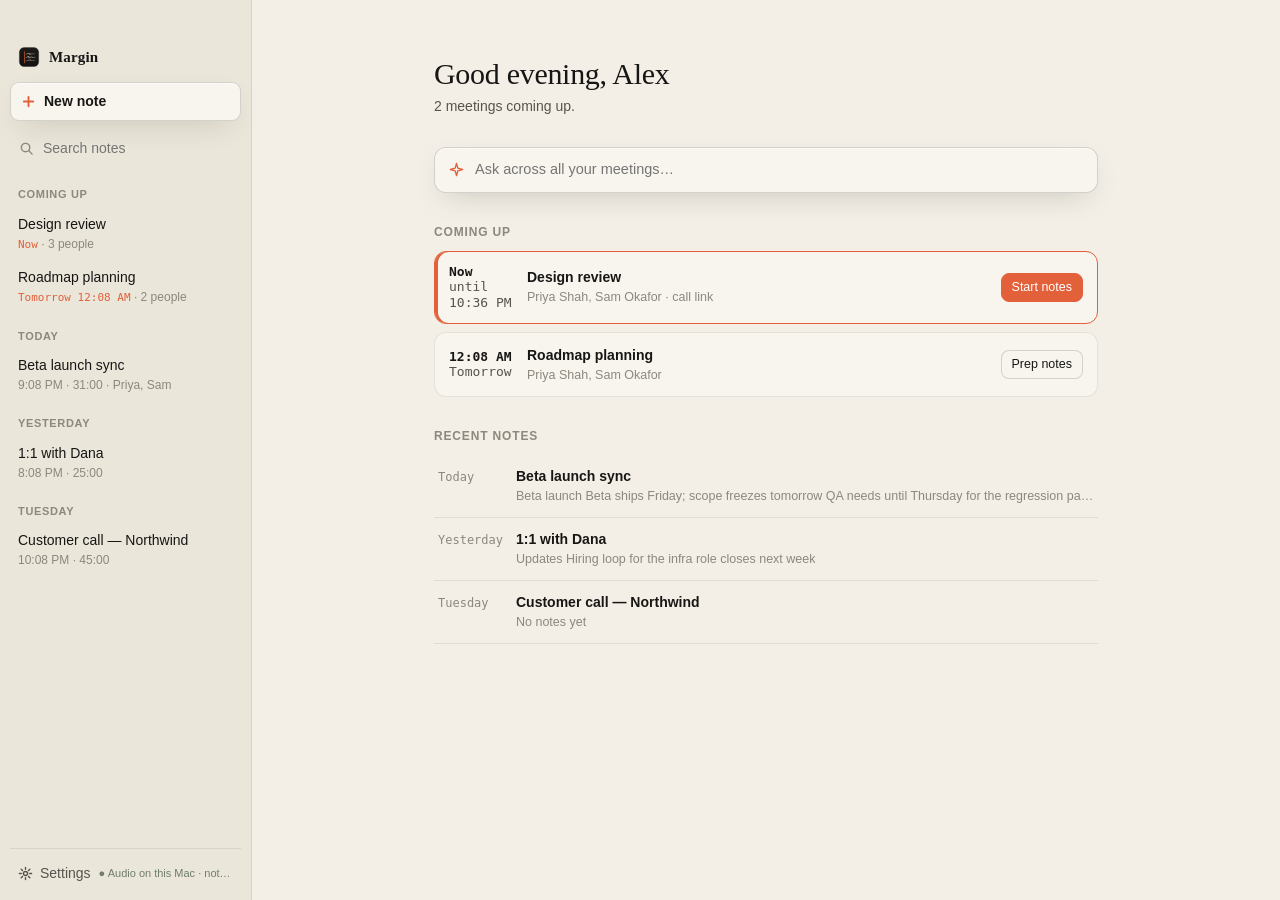
==== ui/index.html @ 77cf9384 "Margin: local-first AI meeting notes for macOS Rust + Tauri. On-device transcription with open-weigh" ====
<!doctype html>
<html lang="en">
<head>
  <meta charset="utf-8" />
  <meta name="viewport" content="width=device-width, initial-scale=1" />
  <title>Margin</title>
  <link rel="stylesheet" href="styles.css" />
</head>
<body>
  <div class="app" id="app">
    <aside class="sidebar">
      <div class="drag titlebar" data-tauri-drag-region></div>
      <div class="brand" data-tauri-drag-region>
        <img src="img/icon.png" alt="" class="brand-icon" />
        <span>Margin</span>
      </div>
      <button class="new-note" id="newNote" title="New note (⌘N)">
        <svg viewBox="0 0 16 16" aria-hidden="true"><path d="M8 3v10M3 8h10" /></svg>
        New note
      </button>
      <label class="search">
        <svg viewBox="0 0 16 16" aria-hidden="true"><circle cx="7" cy="7" r="4.5" /><path d="M10.5 10.5 14 14" /></svg>
        <input id="search" placeholder="Search notes" spellcheck="false" />
      </label>
      <nav class="lists" id="lists"></nav>
      <div class="sidebar-foot">
        <button class="ghost" id="openSettings" title="Settings (⌘,)">
          <svg viewBox="0 0 16 16" aria-hidden="true"><circle cx="8" cy="8" r="2.2" /><path d="M8 1.5v2M8 12.5v2M1.5 8h2M12.5 8h2M3.4 3.4l1.4 1.4M11.2 11.2l1.4 1.4M3.4 12.6l1.4-1.4M11.2 4.8l1.4-1.4" /></svg>
          Settings
        </button>
        <span class="local-badge" title="Audio stays on this Mac">● On this Mac</span>
      </div>
    </aside>

    <main class="main" id="main">
      <div class="drag topbar" data-tauri-drag-region></div>
      <div id="banner"></div>
      <div id="view" class="view"></div>
    </main>
  </div>
  <div id="toast" class="toast" role="status" aria-live="polite"></div>
  <script src="mock.js"></script>
  <script src="app.js"></script>
</body>
</html>
---- ui/styles.css ----
/* Margin — paper, ink and one ember line. */
:root {
  --paper: #f3efe6;
  --paper-2: #ebe6da;
  --paper-3: #e2dccd;
  --card: #f8f5ef;
  --ink: #171615;
  --ink-2: #57534d;
  --ink-3: #8d877d;
  --line: rgba(23, 22, 21, 0.09);
  --line-2: rgba(23, 22, 21, 0.16);
  --ember: #e2603a;
  --ember-soft: rgba(226, 96, 58, 0.12);
  --sage: #6f7f69;
  --sage-soft: rgba(111, 127, 105, 0.14);
  --shadow: 0 1px 0 rgba(255, 255, 255, 0.6) inset, 0 10px 30px -12px rgba(40, 30, 20, 0.25);
  --serif: "New York", ui-serif, "Iowan Old Style", Georgia, serif;
  --sans: -apple-system, BlinkMacSystemFont, "SF Pro Text", "Helvetica Neue", sans-serif;
  --mono: ui-monospace, "SF Mono", Menlo, monospace;
  --radius: 12px;
  --sp1: #e2603a; --sp2: #3f7d8c; --sp3: #8a5fb0; --sp4: #6f7f69; --sp5: #b8892d; --sp6: #c04d7a;
  color-scheme: light;
}
@media (prefers-color-scheme: dark) {
  :root {
    --paper: #161514;
    --paper-2: #1d1c1a;
    --paper-3: #26241f;
    --card: #1f1d1b;
    --ink: #eee9df;
    --ink-2: #b2aba0;
    --ink-3: #7e786f;
    --line: rgba(238, 233, 223, 0.08);
    --line-2: rgba(238, 233, 223, 0.15);
    --ember-soft: rgba(226, 96, 58, 0.18);
    --shadow: 0 10px 30px -12px rgba(0, 0, 0, 0.6);
    color-scheme: dark;
  }
  .illus { filter: invert(0.92) hue-rotate(180deg) sepia(0.15); mix-blend-mode: screen; opacity: 0.85; }
}

* { box-sizing: border-box; }
html, body { margin: 0; height: 100%; background: var(--paper); color: var(--ink); font: 14px/1.5 var(--sans); -webkit-font-smoothing: antialiased; }
body { overflow: hidden; user-select: none; -webkit-user-select: none; }
input, textarea, [contenteditable] { user-select: text; -webkit-user-select: text; }
button { font: inherit; color: inherit; cursor: default; }
svg { width: 15px; height: 15px; fill: none; stroke: currentColor; stroke-width: 1.5; stroke-linecap: round; stroke-linejoin: round; flex: none; }
::selection { background: var(--ember-soft); }
:focus-visible { outline: 2px solid var(--ember); outline-offset: 2px; }

.app { display: grid; grid-template-columns: 252px 1fr; height: 100vh; }
.drag { -webkit-app-region: drag; }
.titlebar { height: 44px; }
.topbar { position: absolute; inset: 0 0 auto 0; height: 36px; z-index: 1; }

/* ---------- sidebar */
.sidebar { background: var(--paper-2); border-right: 1px solid var(--line); display: flex; flex-direction: column; min-height: 0; padding: 0 10px 10px; }
.brand { display: flex; align-items: center; gap: 9px; padding: 2px 8px 14px; font: 600 15px/1 var(--serif); letter-spacing: 0.01em; }
.brand-icon { width: 22px; height: 22px; border-radius: 6px; }
.new-note { display: flex; align-items: center; gap: 8px; width: 100%; padding: 8px 10px; border: 1px solid var(--line-2); border-radius: 9px; background: var(--card); box-shadow: var(--shadow); font-weight: 550; }
.new-note:hover { border-color: var(--ember); }
.new-note svg { color: var(--ember); stroke-width: 2; }
.search { display: flex; align-items: center; gap: 7px; margin: 10px 0 6px; padding: 6px 9px; border-radius: 8px; color: var(--ink-3); }
.search:focus-within { background: var(--card); color: var(--ink-2); }
.search input { border: 0; background: none; outline: none; color: var(--ink); width: 100%; font: inherit; }
.lists { flex: 1; overflow-y: auto; margin: 0 -4px; padding: 0 4px; }
.group-label { padding: 14px 8px 4px; font-size: 11px; font-weight: 600; letter-spacing: 0.06em; text-transform: uppercase; color: var(--ink-3); }
.item { display: block; width: 100%; text-align: left; border: 0; background: none; padding: 7px 8px; border-radius: 8px; position: relative; }
.item:hover { background: var(--paper-3); }
.item.active { background: var(--card); box-shadow: inset 2px 0 0 var(--ember); }
.item .t { display: block; font-weight: 520; overflow: hidden; text-overflow: ellipsis; white-space: nowrap; }
.item .s { display: block; font-size: 12px; color: var(--ink-3); overflow: hidden; text-overflow: ellipsis; white-space: nowrap; }
.item .rec-dot { position: absolute; right: 9px; top: 12px; }
.event-item .when { font-family: var(--mono); font-size: 11px; color: var(--ember); }
.sidebar-foot { display: flex; align-items: center; justify-content: space-between; padding-top: 8px; border-top: 1px solid var(--line); }
.ghost { display: inline-flex; align-items: center; gap: 7px; border: 0; background: none; padding: 6px 8px; border-radius: 7px; color: var(--ink-2); }
.ghost:hover { background: var(--paper-3); color: var(--ink); }
.local-badge { font-size: 11px; color: var(--sage); padding-right: 6px; white-space: nowrap; overflow: hidden; text-overflow: ellipsis; max-width: 150px; }

/* ---------- main */
.main { position: relative; min-width: 0; display: flex; flex-direction: column; min-height: 0; }
.view { flex: 1; overflow-y: auto; min-height: 0; }
.page { max-width: 760px; margin: 0 auto; padding: 56px 48px 160px; }

.rec-dot { display: inline-block; width: 8px; height: 8px; border-radius: 50%; background: var(--ember); box-shadow: 0 0 0 0 var(--ember-soft); animation: pulse 1.6s infinite; }
@keyframes pulse { 0% { box-shadow: 0 0 0 0 rgba(226, 96, 58, 0.45); } 70% { box-shadow: 0 0 0 7px rgba(226, 96, 58, 0); } 100% { box-shadow: 0 0 0 0 rgba(226, 96, 58, 0); } }

.btn { display: inline-flex; align-items: center; gap: 7px; border: 1px solid var(--line-2); background: var(--card); padding: 7px 13px; border-radius: 9px; font-weight: 520; white-space: nowrap; }
.btn:hover { border-color: var(--ink-3); }
.btn.primary { background: var(--ink); color: var(--paper); border-color: var(--ink); }
.btn.primary:hover { opacity: 0.9; }
.btn.ember { background: var(--ember); color: #fff; border-color: var(--ember); }
.btn.small { padding: 4px 10px; font-size: 12.5px; border-radius: 8px; }
.btn:disabled { opacity: 0.5; }
.btn.danger { color: var(--ember); }
.link { border: 0; background: none; padding: 0; color: var(--ember); font-weight: 520; }

/* ---------- banner (meeting is starting) */
.banner { margin: 46px auto 0; max-width: 760px; width: calc(100% - 96px); display: flex; align-items: center; gap: 14px; padding: 12px 14px 12px 16px; border-radius: var(--radius); background: var(--card); border: 1px solid var(--line-2); box-shadow: var(--shadow); animation: drop 0.35s ease; }
.banner .b-text { flex: 1; min-width: 0; }
.banner .b-title { font-weight: 600; }
.banner .b-sub { font-size: 12.5px; color: var(--ink-2); overflow: hidden; text-overflow: ellipsis; white-space: nowrap; }
@keyframes drop { from { transform: translateY(-8px); opacity: 0; } }

/* ---------- home */
.hello { font: 500 30px/1.2 var(--serif); margin: 0 0 4px; letter-spacing: -0.01em; }
.hello-sub { color: var(--ink-2); margin: 0 0 30px; }
.section-h { display: flex; align-items: baseline; justify-content: space-between; margin: 30px 0 10px; }
.section-h h3 { margin: 0; font-size: 12px; letter-spacing: 0.07em; text-transform: uppercase; color: var(--ink-3); font-weight: 600; }
.cards { display: grid; gap: 8px; }
.event-card { display: grid; grid-template-columns: 64px 1fr auto; align-items: center; gap: 14px; padding: 12px 14px; border-radius: var(--radius); background: var(--card); border: 1px solid var(--line); }
.event-card .time { font: 500 13px/1.2 var(--mono); color: var(--ink-2); }
.event-card .time b { display: block; color: var(--ink); font-weight: 600; }
.event-card .et { font-weight: 560; }
.event-card .ea { font-size: 12.5px; color: var(--ink-3); overflow: hidden; text-overflow: ellipsis; white-space: nowrap; }
.event-card.now { border-color: var(--ember); box-shadow: inset 3px 0 0 var(--ember); }
.note-row { display: flex; gap: 14px; align-items: baseline; padding: 11px 4px; border-bottom: 1px solid var(--line); border-left: 0; border-right: 0; border-top: 0; background: none; text-align: left; width: 100%; }
.note-row:hover .nt { color: var(--ember); }
.note-row .nd { width: 64px; flex: none; font: 12px var(--mono); color: var(--ink-3); }
.note-row .nt { font-weight: 560; }
.note-row .ns { color: var(--ink-3); font-size: 12.5px; display: -webkit-box; -webkit-line-clamp: 1; -webkit-box-orient: vertical; overflow: hidden; }
.empty { text-align: center; padding: 30px 0; color: var(--ink-2); }
.empty img { width: 420px; max-width: 100%; border-radius: 14px; }
.hint { color: var(--ink-3); font-size: 12.5px; }
.callout { display: flex; gap: 12px; align-items: center; padding: 12px 14px; border-radius: var(--radius); border: 1px dashed var(--line-2); color: var(--ink-2); }

.ask-all { display: flex; align-items: center; gap: 9px; padding: 10px 14px; border-radius: var(--radius); background: var(--card); border: 1px solid var(--line-2); box-shadow: var(--shadow); color: var(--ember); }
.ask-all input { flex: 1; border: 0; outline: none; background: none; font: inherit; font-size: 14.5px; color: var(--ink); }
.answer { margin: 12px 0 0; padding: 4px 0 4px 16px; border-left: 2px solid var(--ember); }

/* ---------- note */
.note-head { margin-bottom: 18px; }
.title-input { width: 100%; border: 0; outline: none; background: none; font: 500 32px/1.2 var(--serif); color: var(--ink); padding: 0; letter-spacing: -0.012em; }
.title-input::placeholder { color: var(--ink-3); }
.meta { display: flex; flex-wrap: wrap; align-items: center; gap: 6px 8px; margin-top: 10px; color: var(--ink-2); font-size: 12.5px; }
.chip { display: inline-flex; align-items: center; gap: 6px; padding: 3px 9px; border-radius: 99px; background: var(--paper-2); border: 1px solid var(--line); font-size: 12px; color: var(--ink-2); }
.chip .av { width: 16px; height: 16px; border-radius: 50%; display: grid; place-items: center; font-size: 9px; font-weight: 700; color: #fff; }
select.chip { appearance: none; -webkit-appearance: none; padding-right: 22px; background-image: linear-gradient(45deg, transparent 50%, var(--ink-3) 50%), linear-gradient(135deg, var(--ink-3) 50%, transparent 50%); background-position: calc(100% - 11px) 50%, calc(100% - 7px) 50%; background-size: 4px 4px; background-repeat: no-repeat; font: inherit; font-size: 12px; outline: none; }
.tabs { display: flex; align-items: center; gap: 4px; margin: 20px 0 12px; border-bottom: 1px solid var(--line); }
.tab { border: 0; background: none; padding: 8px 10px; color: var(--ink-3); font-weight: 560; border-bottom: 2px solid transparent; margin-bottom: -1px; }
.tab.on { color: var(--ink); border-color: var(--ink); }
.tabs .spacer { flex: 1; }
.busy { display: inline-flex; align-items: center; gap: 8px; color: var(--ink-2); font-size: 12.5px; }
.spinner { width: 12px; height: 12px; border: 2px solid var(--line-2); border-top-color: var(--ember); border-radius: 50%; animation: spin 0.8s linear infinite; }
@keyframes spin { to { transform: rotate(360deg); } }

/* The signature: a paper page with an ember margin rule. */
.sheet { position: relative; padding-left: 26px; }
.sheet::before { content: ""; position: absolute; left: 0; top: 4px; bottom: 4px; width: 2px; border-radius: 2px; background: var(--ember); opacity: 0.85; }
.editor { width: 100%; min-height: 320px; border: 0; outline: none; resize: none; background: none; color: var(--ink); font: 15.5px/1.75 var(--sans); padding: 0; overflow: hidden; }
.editor::placeholder { color: var(--ink-3); }
.md { font-size: 15px; line-height: 1.7; user-select: text; -webkit-user-select: text; }
.md h1, .md h2, .md h3 { font: 600 17px/1.3 var(--serif); margin: 22px 0 6px; }
.md h3:first-child, .md h2:first-child { margin-top: 0; }
.md ul { margin: 4px 0 10px; padding-left: 18px; }
.md li { margin: 3px 0; }
.md li.task { list-style: none; margin-left: -18px; }
.md li.task input { margin: 0 8px 0 0; accent-color: var(--ember); transform: translateY(1px); }
.md p { margin: 6px 0 10px; }
.md code { font: 13px var(--mono); background: var(--paper-2); padding: 1px 5px; border-radius: 4px; }
.md .mine { color: var(--ink); }
.md blockquote { margin: 8px 0; padding-left: 12px; border-left: 2px solid var(--line-2); color: var(--ink-2); }
.yours { margin-top: 26px; padding: 12px 14px; border-radius: var(--radius); background: var(--paper-2); color: var(--ink-2); font-size: 13.5px; white-space: pre-wrap; }

/* ---------- transcript */
.transcript { display: flex; flex-direction: column; gap: 14px; }
.line { display: grid; grid-template-columns: 46px 1fr; gap: 10px; }
.line .ts { font: 11px/1.9 var(--mono); color: var(--ink-3); }
.line .who { display: inline-flex; align-items: center; gap: 6px; font-weight: 600; font-size: 12.5px; border: 0; background: none; padding: 0; }
.line .who:hover { text-decoration: underline; text-decoration-color: var(--line-2); }
.line .who i { width: 7px; height: 7px; border-radius: 50%; display: inline-block; }
.line .tx { margin-top: 1px; user-select: text; -webkit-user-select: text; }
.line.me .tx { color: var(--ink-2); }
.speakers { display: flex; flex-wrap: wrap; gap: 6px; margin-bottom: 18px; align-items: center; }
.speakers .chip { cursor: default; }
.speakers .chip:hover { border-color: var(--ink-3); }
.live-cue { display: flex; align-items: center; gap: 10px; color: var(--ink-3); font-size: 12.5px; padding: 8px 0; }
.live-cue img { width: 46px; height: 46px; border-radius: 50%; object-fit: cover; }

/* ---------- chat */
.chat { display: flex; flex-direction: column; gap: 14px; }
.msg.user { align-self: flex-end; background: var(--ink); color: var(--paper); padding: 8px 12px; border-radius: 14px 14px 4px 14px; max-width: 80%; }
.msg.assistant { padding-left: 14px; border-left: 2px solid var(--ember); }
.suggest { display: flex; flex-wrap: wrap; gap: 6px; }

/* ---------- dock (floating recorder) */
.dock { position: absolute; left: 50%; bottom: 20px; transform: translateX(-50%); display: flex; align-items: center; gap: 6px; padding: 6px; border-radius: 16px; background: var(--card); border: 1px solid var(--line-2); box-shadow: 0 18px 40px -16px rgba(30, 20, 10, 0.4); z-index: 5; width: min(640px, calc(100% - 48px)); }
.dock .rec { display: inline-flex; align-items: center; gap: 9px; padding: 6px 12px; border-radius: 11px; border: 0; background: var(--ember); color: #fff; font-weight: 600; }
.dock .rec.idle { background: var(--ink); color: var(--paper); }
.dock .rec .dot { width: 9px; height: 9px; border-radius: 50%; background: #fff; }
.dock .rec.idle .dot { background: var(--ember); }
.dock .timer { font: 12px var(--mono); color: var(--ink-2); padding: 0 4px; min-width: 44px; }
.meters { display: flex; gap: 3px; align-items: center; height: 22px; padding: 0 4px; }
.meter { display: flex; align-items: center; gap: 2px; }
.meter b { display: block; width: 3px; border-radius: 2px; background: var(--ink-3); height: 3px; transition: height 0.08s ease; }
.meter.them b { background: var(--sage); }
.meter.me b { background: var(--ember); }
.meter-label { font-size: 10px; color: var(--ink-3); margin-right: 3px; }
.dock .ask { flex: 1; display: flex; align-items: center; gap: 8px; padding: 0 10px; height: 34px; border-radius: 11px; background: var(--paper-2); min-width: 0; }
.dock .ask input { flex: 1; border: 0; outline: none; background: none; font: inherit; color: var(--ink); min-width: 0; }
.icon-btn { display: inline-grid; place-items: center; width: 32px; height: 32px; border-radius: 10px; border: 0; background: none; color: var(--ink-2); }
.icon-btn:hover { background: var(--paper-2); color: var(--ink); }
.icon-btn.on { background: var(--ember-soft); color: var(--ember); }

/* ---------- settings */
.settings h1 { font: 500 28px/1.2 var(--serif); margin: 0 0 6px; }
.settings h2 { font: 600 17px/1.3 var(--serif); margin: 36px 0 4px; }
.settings .desc { color: var(--ink-2); margin: 0 0 14px; }
.row { display: flex; align-items: center; justify-content: space-between; gap: 18px; padding: 12px 0; border-bottom: 1px solid var(--line); }
.row .rl { min-width: 0; }
.row .rl b { display: block; font-weight: 560; }
.row .rl span { font-size: 12.5px; color: var(--ink-3); }
.seg { display: inline-flex; padding: 2px; border-radius: 9px; background: var(--paper-2); border: 1px solid var(--line); }
.seg button { border: 0; background: none; padding: 4px 11px; border-radius: 7px; font-size: 12.5px; color: var(--ink-2); }
.seg button.on { background: var(--card); color: var(--ink); box-shadow: 0 1px 2px rgba(0, 0, 0, 0.08); font-weight: 560; }
.switch { position: relative; width: 34px; height: 20px; border-radius: 99px; background: var(--paper-3); border: 0; flex: none; transition: background 0.15s; }
.switch::after { content: ""; position: absolute; top: 2px; left: 2px; width: 16px; height: 16px; border-radius: 50%; background: #fff; box-shadow: 0 1px 2px rgba(0, 0, 0, 0.2); transition: transform 0.15s; }
.switch.on { background: var(--ember); }
.switch.on::after { transform: translateX(14px); }
select.field, input.field { border: 1px solid var(--line-2); background: var(--card); border-radius: 8px; padding: 6px 9px; font: inherit; color: var(--ink); outline: none; max-width: 260px; }

/* model cards, in the spirit of Handy's picker */
.models-toolbar { display: flex; justify-content: space-between; align-items: center; margin: 18px 0 8px; }
.models-toolbar h3 { margin: 0; font-size: 13px; font-weight: 600; color: var(--ink-2); }
.model { border: 1px solid var(--line-2); border-radius: 14px; background: var(--card); padding: 14px 16px 0; margin-bottom: 10px; }
.model.active { border-color: var(--ember); box-shadow: inset 0 0 0 1px var(--ember); }
.model .mtop { display: grid; grid-template-columns: 1fr 190px; gap: 16px; padding-bottom: 12px; border-bottom: 1px solid var(--line); }
.model .mname { display: flex; align-items: center; gap: 8px; font-weight: 620; font-size: 15px; flex-wrap: wrap; }
.badge { font-size: 11px; font-weight: 600; padding: 2px 8px; border-radius: 99px; background: var(--ember-soft); color: var(--ember); }
.badge.solid { background: var(--ember); color: #fff; }
.badge.sage { background: var(--sage-soft); color: var(--sage); }
.model .mtag { color: var(--ink-2); font-size: 13px; margin-top: 2px; }
.bars { display: grid; grid-template-columns: auto 1fr; gap: 6px 10px; align-items: center; font-size: 12px; color: var(--ink-3); }
.bar { height: 5px; border-radius: 9px; background: var(--paper-3); overflow: hidden; }
.bar i { display: block; height: 100%; background: var(--ember); border-radius: 9px; }
.model .mfoot { display: flex; align-items: center; gap: 14px; padding: 9px 0; font-size: 12.5px; color: var(--ink-3); }
.model .mfoot .grow { flex: 1; }
.model .mfoot svg { width: 13px; height: 13px; }
.model .mfoot span { display: inline-flex; align-items: center; gap: 5px; }
.progress { height: 4px; border-radius: 4px; background: var(--paper-3); overflow: hidden; flex: 1; max-width: 220px; }
.progress i { display: block; height: 100%; background: var(--ember); transition: width 0.2s; }

.provider { display: flex; align-items: center; gap: 12px; padding: 12px 14px; border: 1px solid var(--line-2); border-radius: 12px; background: var(--card); margin-bottom: 8px; }
.provider.on { border-color: var(--ember); box-shadow: inset 0 0 0 1px var(--ember); }
.provider .pi { flex: 1; min-width: 0; }
.provider .pi b { display: block; }
.provider .pi span { font-size: 12.5px; color: var(--ink-3); }
.status { width: 8px; height: 8px; border-radius: 50%; background: var(--ink-3); flex: none; }
.status.ok { background: var(--sage); }

/* ---------- onboarding */
.onboard { max-width: 620px; margin: 0 auto; padding: 60px 40px 80px; }
.onboard img { width: 100%; border-radius: 16px; margin-bottom: 26px; }
.onboard h1 { font: 500 32px/1.15 var(--serif); margin: 0 0 8px; }
.onboard p { color: var(--ink-2); font-size: 15px; }
.steps { display: grid; gap: 10px; margin: 26px 0; }
.step { display: grid; grid-template-columns: 28px 1fr auto; gap: 12px; align-items: center; padding: 14px; border-radius: 12px; background: var(--card); border: 1px solid var(--line); }
.step .n { width: 24px; height: 24px; border-radius: 50%; display: grid; place-items: center; font: 600 12px var(--mono); background: var(--paper-2); }
.step.done .n { background: var(--sage); color: #fff; }
.step > div > b { display: block; }
.step { align-items: start; }
.step .n { margin-top: 1px; }
.step span { color: var(--ink-3); font-size: 12.5px; }

.toast { position: fixed; left: 50%; top: 18px; transform: translate(-50%, -30px); opacity: 0; background: var(--ink); color: var(--paper); padding: 9px 14px; border-radius: 10px; font-size: 13px; transition: all 0.25s; pointer-events: none; max-width: 70%; z-index: 30; }
.toast.show { transform: translate(-50%, 0); opacity: 1; }

dialog { border: 1px solid var(--line-2); border-radius: 14px; background: var(--card); color: var(--ink); box-shadow: var(--shadow); padding: 18px; width: 340px; }
dialog::backdrop { background: rgba(20, 15, 10, 0.25); }
dialog h4 { margin: 0 0 10px; font: 600 16px var(--serif); }
dialog .actions { display: flex; justify-content: flex-end; gap: 8px; margin-top: 14px; }
dialog input { width: 100%; max-width: none; }
.sugs { display: flex; flex-wrap: wrap; gap: 6px; margin-top: 10px; }

@media (max-width: 880px) {
  .app { grid-template-columns: 210px 1fr; }
  .page { padding: 52px 28px 150px; }
  .model .mtop { grid-template-columns: 1fr; }
}

/* ---------- permissions */
.perms { display: grid; gap: 8px; }
.perm { display: grid; grid-template-columns: 10px 1fr auto; gap: 12px; align-items: center; padding: 12px 14px; border-radius: 12px; background: var(--card); border: 1px solid var(--line-2); }
.perm.ok { border-color: var(--line); }
.perm .pi > b { display: block; }
.perm .pi span { font-size: 12.5px; color: var(--ink-3); }
.perm-act { display: flex; gap: 6px; align-items: center; }
.perm-hint { grid-column: 2 / -1; margin-top: 2px; padding: 8px 10px; border-radius: 8px; background: var(--ember-soft); color: var(--ink); font-size: 12.5px; line-height: 1.5; }
.syswarn { position: absolute; left: 50%; bottom: 76px; transform: translateX(-50%); display: flex; align-items: center; gap: 12px; padding: 8px 8px 8px 14px; border-radius: 12px; background: var(--ink); color: var(--paper); font-size: 13px; box-shadow: var(--shadow); z-index: 6; width: min(640px, calc(100% - 48px)); animation: drop 0.3s ease; }
.syswarn span { flex: 1; }
.callout.setup { border-style: solid; border-color: var(--ember); background: var(--ember-soft); color: var(--ink); }
.callout.setup svg { color: var(--ember); }

/* ---------- device chip + picker (recorder) */
.dev-chip { display: inline-flex; align-items: center; gap: 7px; height: 32px; padding: 0 10px; border-radius: 10px; border: 0; background: none; color: var(--ink-2); font-size: 12.5px; white-space: nowrap; max-width: 210px; }
.dev-chip:hover { background: var(--paper-2); color: var(--ink); }
.dev-chip span:not(.meter) { overflow: hidden; text-overflow: ellipsis; }
.dev-chip .meter, .dev-them .meter { height: 16px; }
.dev-them { display: inline-flex; align-items: center; gap: 6px; font-size: 11.5px; color: var(--ink-3); padding-right: 6px; }
.dev-them.off { opacity: 0.55; }
.meter { display: inline-flex; align-items: center; gap: 2px; }
.dev-pop { position: absolute; left: 50%; bottom: 74px; transform: translateX(-50%); width: min(420px, calc(100% - 48px)); padding: 8px; border-radius: 14px; background: var(--card); border: 1px solid var(--line-2); box-shadow: 0 18px 40px -16px rgba(30, 20, 10, 0.45); z-index: 8; animation: drop 0.18s ease; }
.dev-h { font-size: 11px; font-weight: 600; letter-spacing: 0.06em; text-transform: uppercase; color: var(--ink-3); padding: 6px 8px 4px; }
.dev-row { display: flex; align-items: center; gap: 10px; width: 100%; padding: 7px 8px; border: 0; background: none; border-radius: 9px; text-align: left; }
.dev-row:not(.static):hover { background: var(--paper-2); }
.dev-row .radio { width: 14px; height: 14px; border-radius: 50%; border: 1.5px solid var(--ink-3); flex: none; }
.dev-row.on .radio { border-color: var(--ember); box-shadow: inset 0 0 0 3px var(--card), inset 0 0 0 7px var(--ember); }
.dev-name { flex: 1; min-width: 0; }
.dev-name b { display: block; font-weight: 520; font-size: 13px; overflow: hidden; text-overflow: ellipsis; white-space: nowrap; }
.dev-name span { display: block; font-size: 11.5px; color: var(--ink-3); }
.dev-hint { font-size: 11.5px; color: var(--ink-3); padding: 4px 8px 6px 32px; }
.dev-find { font-size: 12px; padding: 2px 8px 0 32px; }
.dev-row.best .dev-name span { color: var(--sage); font-weight: 600; }
.syswarn .btn + .btn { margin-left: -6px; }
.syswarn b { color: #fff; }
.syswarn .btn:not(.ember) { background: transparent; color: var(--paper); border-color: rgba(255, 255, 255, 0.25); }
.syswarn .btn:not(.ember):hover { border-color: rgba(255, 255, 255, 0.6); }
@media (prefers-color-scheme: dark) { .syswarn .btn:not(.ember) { color: var(--paper); border-color: rgba(0, 0, 0, 0.25); } }
body:has(#devPop) #sysWarn { display: none; }

/* ---------- calendar sources + audio playback */
.gcal { margin: 10px 0 4px; padding: 10px 14px; border: 1px dashed var(--line-2); border-radius: 12px; }
.gcal summary { cursor: default; }
.gcal-body { font-size: 13.5px; color: var(--ink-2); }
.gcal-body a { color: var(--ember); }
.steps-mini { margin: 6px 0; padding-left: 18px; }
.gcal-form { display: flex; gap: 8px; flex-wrap: wrap; margin: 8px 0 4px; }
.gcal-form #feedUrl { flex: 2 1 320px; max-width: none; }
.gcal-form #feedEmail { flex: 1 1 200px; max-width: none; }
.audio-bar { display: flex; align-items: center; gap: 8px; padding: 6px 10px; margin-bottom: 14px; border-radius: 12px; background: var(--paper-2); }
.ts-play { border: 0; background: none; padding: 0; font: inherit; color: var(--ember); }
.ts-play:hover { text-decoration: underline; }
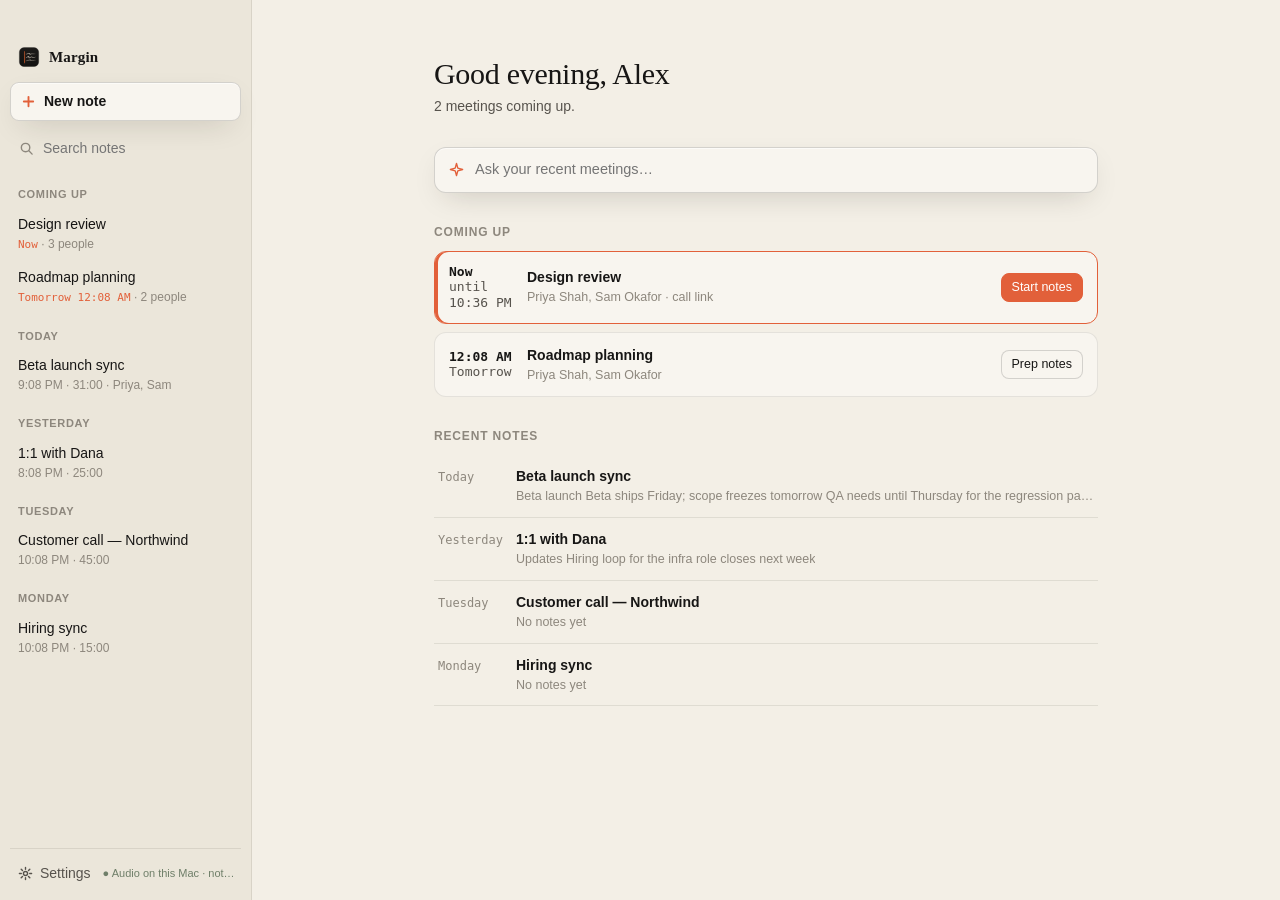
==== commit ae0d1751: "v0.1 UX: explicit AI choice, loud auto-record, editable AI notes - AI notes provider is chosen once " ====
--- a/ui/index.html
+++ b/ui/index.html
@@ -26,7 +26,7 @@
       <div class="sidebar-foot">
         <button class="ghost" id="openSettings" title="Settings (⌘,)">
           <svg viewBox="0 0 16 16" aria-hidden="true"><circle cx="8" cy="8" r="2.2" /><path d="M8 1.5v2M8 12.5v2M1.5 8h2M12.5 8h2M3.4 3.4l1.4 1.4M11.2 11.2l1.4 1.4M3.4 12.6l1.4-1.4M11.2 4.8l1.4-1.4" /></svg>
-          Settings
+          <span class="lbl">Settings</span>
         </button>
         <span class="local-badge" title="Audio stays on this Mac">● On this Mac</span>
       </div>
--- a/ui/styles.css
+++ b/ui/styles.css
@@ -330,3 +330,74 @@
 .audio-bar { display: flex; align-items: center; gap: 8px; padding: 6px 10px; margin-bottom: 14px; border-radius: 12px; background: var(--paper-2); }
 .ts-play { border: 0; background: none; padding: 0; font: inherit; color: var(--ember); }
 .ts-play:hover { text-decoration: underline; }
+
+/* ---------- v0.1: provenance, editable AI notes, guessed speakers */
+.src-strip { display: flex; align-items: center; gap: 8px; margin: 0 0 14px 26px; font-size: 12.5px; color: var(--ink-3); }
+.src-strip svg { width: 13px; height: 13px; color: var(--ember); }
+.src-strip b { color: var(--ink-2); font-weight: 600; font-family: var(--mono); font-size: 12px; }
+.src-strip .edited { color: var(--ink-2); font-style: italic; }
+.note-actions { display: flex; gap: 8px; margin-top: 22px; flex-wrap: wrap; align-items: center; }
+.md-editor { font: 14px/1.7 var(--mono); }
+.md li.task label { display: inline-flex; align-items: baseline; gap: 0; cursor: default; }
+.md li.task input:not([disabled]) { cursor: pointer; }
+.md li.task.done span { color: var(--ink-3); text-decoration: line-through; text-decoration-color: var(--line-2); }
+.inline-confirm { display: flex; align-items: center; gap: 8px; flex-wrap: wrap; padding: 8px 8px 8px 12px; border-radius: 10px; background: var(--ember-soft); color: var(--ink); font-size: 13px; animation: drop 0.2s ease; }
+.inline-confirm span { margin-right: 4px; }
+.callout.choose { border-style: solid; border-color: var(--line-2); background: var(--card); color: var(--ink); margin-bottom: 18px; }
+.callout.choose svg { color: var(--ember); }
+.callout.choose b { display: block; }
+.callout.choose span { font-size: 12.5px; color: var(--ink-2); }
+.prov-pick { display: grid; gap: 0; }
+.prov-pick .provider { width: 100%; text-align: left; }
+.prov-pick .provider:hover { border-color: var(--ember); }
+.chip.guessed .nm, .who.guessed .nm { text-decoration: underline dotted var(--ink-3); text-underline-offset: 3px; }
+.chip .q, .who .q { display: inline-grid; place-items: center; width: 14px; height: 14px; border-radius: 50%; border: 1px dashed var(--ink-3); font-size: 9.5px; font-weight: 700; color: var(--ink-3); margin-left: 1px; }
+.who .q { margin-left: 4px; }
+
+/* ---------- auto-record: impossible to miss, trivial to turn off */
+.sidebar { position: relative; }
+.sidebar-foot { gap: 4px; }
+.auto-mark { display: inline-flex; align-items: center; gap: 6px; border: 1px solid var(--ember); background: var(--ember-soft); color: var(--ember); font-size: 11px; font-weight: 600; padding: 2px 8px 2px 7px; border-radius: 99px; white-space: nowrap; flex: none; }
+.auto-mark .rec-dot { width: 6px; height: 6px; animation: none; }
+.auto-mark:hover { background: var(--ember); color: #fff; }
+.auto-mark:hover .rec-dot { background: #fff; }
+.sidebar-foot:has(.auto-mark) #openSettings .lbl { display: none; }
+.sidebar-foot:has(.auto-mark) .local-badge { max-width: 130px; padding-right: 0; }
+.auto-pop { position: absolute; left: 10px; right: 10px; bottom: 50px; padding: 14px; border-radius: 12px; background: var(--card); border: 1px solid var(--line-2); box-shadow: 0 18px 40px -16px rgba(30, 20, 10, 0.45); z-index: 9; animation: drop 0.18s ease; }
+.auto-pop b { font: 600 14px var(--serif); }
+.auto-pop p { margin: 6px 0 10px; font-size: 12.5px; color: var(--ink-2); }
+.auto-pop .hint { margin: 8px 0 0; font-size: 11.5px; }
+.auto-ack { display: flex; gap: 10px; align-items: baseline; margin-top: 2px !important; margin: 0; padding: 10px 12px; border-radius: 10px; background: var(--ember-soft); font-size: 12.5px; color: var(--ink); }
+.auto-ack .rec-dot { flex: none; transform: translateY(-1px); }
+.banner.auto { border-color: var(--ember); box-shadow: inset 3px 0 0 var(--ember), var(--shadow); }
+.rec-badge { display: inline-flex; align-items: center; gap: 6px; padding: 3px 8px; border-radius: 6px; background: var(--ember); color: #fff; font: 700 11px/1 var(--mono); letter-spacing: 0.08em; flex: none; }
+.rec-badge .rec-dot, .rec-live .rec-dot { background: #fff; }
+
+/* recording dock: a clear red REC state */
+.dock.recording { border-color: var(--ember); box-shadow: 0 0 0 3px var(--ember-soft), 0 18px 40px -16px rgba(30, 20, 10, 0.4); }
+.rec-live { display: inline-flex; align-items: center; gap: 6px; height: 32px; padding: 0 10px; border-radius: 10px; background: var(--ember); color: #fff; font: 700 12px/1 var(--mono); letter-spacing: 0.08em; flex: none; }
+.rec-live small { font: 600 10px var(--sans); letter-spacing: 0; opacity: 0.85; padding: 2px 5px; border-radius: 4px; background: rgba(255, 255, 255, 0.2); }
+.dock.recording .rec { background: var(--ink); color: var(--paper); }
+.dock.recording .timer { color: var(--ember); font-weight: 600; }
+
+/* models: two recommended, the rest behind a disclosure */
+.more-models { margin-top: 14px; }
+.more-models > summary { padding: 8px 0; font-weight: 600; font-size: 13px; color: var(--ink-2); cursor: default; }
+.more-models[open] > summary { margin-bottom: 8px; }
+
+/* onboarding */
+.btn.quiet { border-color: transparent; background: none; color: var(--ink-2); }
+.btn.quiet:hover { border-color: var(--line-2); }
+.ob-test { padding-top: 90px; }
+.ob-test h1 { font-size: 40px; }
+.ob-actions { display: flex; gap: 10px; align-items: center; margin-top: 24px; }
+.dot-w { width: 9px; height: 9px; border-radius: 50%; background: #fff; }
+.ob-live { display: flex; align-items: center; gap: 12px; margin: 22px 0 14px; }
+.ob-count { font: 600 22px var(--mono); color: var(--ink); min-width: 46px; }
+.ob-live .meter b { width: 4px; }
+.ob-lines { max-height: 260px; overflow-y: auto; display: grid; gap: 8px; padding-left: 18px; border-left: 2px solid var(--ember); }
+.ob-lines:empty { display: none; }
+.ob-line { display: grid; grid-template-columns: 44px 1fr; gap: 8px; font-size: 15px; animation: drop 0.25s ease; }
+.ob-line .ts { font: 11px/2 var(--mono); color: var(--ink-3); }
+@media (prefers-reduced-motion: reduce) { .ob-line, .inline-confirm, .auto-pop { animation: none; } }
+.ob-test .ob-lines { margin: 20px 0 14px; }
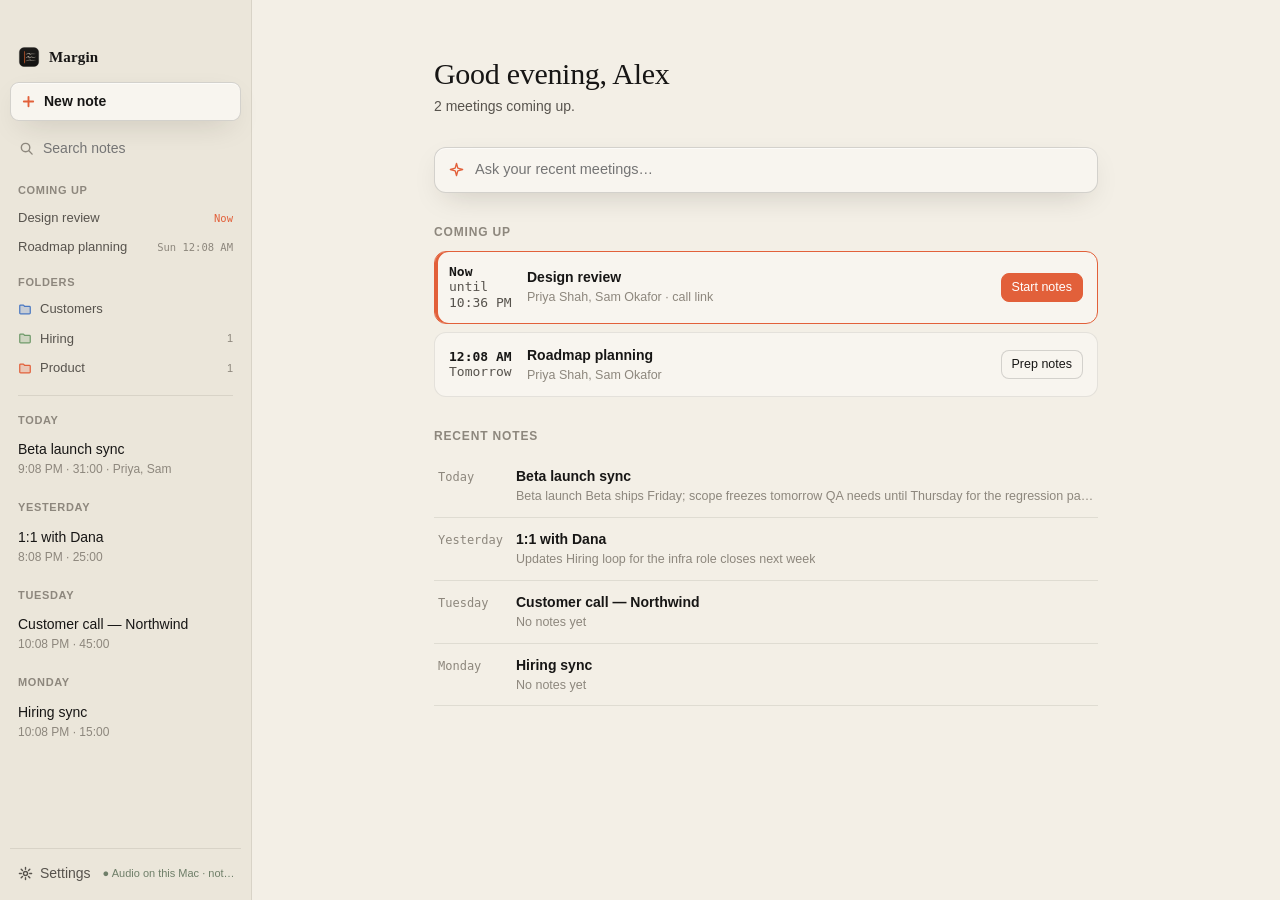
==== commit 9aba127f: "Home button, folder colours, calmer sidebar, no leftover empty notes - A Home link at the top of not" ====
--- a/ui/index.html
+++ b/ui/index.html
@@ -34,6 +34,9 @@
 
     <main class="main" id="main">
       <div class="drag topbar" data-tauri-drag-region></div>
+      <button class="home-btn" id="homeBtn" title="Home (⌘[)" hidden>
+        <svg viewBox="0 0 16 16" aria-hidden="true"><path d="M10 3.5 5.5 8l4.5 4.5" /></svg>Home
+      </button>
       <div id="banner"></div>
       <div id="view" class="view"></div>
     </main>
--- a/ui/styles.css
+++ b/ui/styles.css
@@ -401,3 +401,77 @@
 .ob-line .ts { font: 11px/2 var(--mono); color: var(--ink-3); }
 @media (prefers-reduced-motion: reduce) { .ob-line, .inline-confirm, .auto-pop { animation: none; } }
 .ob-test .ob-lines { margin: 20px 0 14px; }
+
+/* ---------------------------------------------------------------- folders */
+.folder-item { display: flex; align-items: center; gap: 8px; padding: 5px 8px; cursor: pointer; color: var(--ink-2); }
+.folder-item svg { width: 14px; height: 14px; flex: none; fill: none; stroke: currentColor; stroke-width: 1.4; color: var(--ink-3); }
+.folder-item .t { flex: 1; min-width: 0; overflow: hidden; text-overflow: ellipsis; white-space: nowrap; font-size: 13px; }
+.folder-item .n { font-size: 11px; color: var(--ink-3); font-variant-numeric: tabular-nums; }
+.folder-item.active { color: var(--ink); }
+.folder-item.active svg { color: var(--ember); }
+.folder-item.drop { background: var(--ember-soft); box-shadow: inset 0 0 0 1px var(--ember); }
+.folder-item .folder-more { width: 22px; height: 22px; margin: -3px -4px -3px 0; }
+.folder-all { display: block; padding: 4px 8px; font-size: 12px; color: var(--ink-3); background: none; border: 0; }
+.folder-all:hover { color: var(--ink); }
+.folder-empty { margin: 6px 8px; font-size: 12px; line-height: 1.45; color: var(--ink-3); }
+.item[draggable="true"] { -webkit-user-drag: element; }
+
+.folder-chip { cursor: pointer; font: inherit; font-size: 12px; }
+.folder-chip svg { width: 12px; height: 12px; fill: none; stroke: currentColor; stroke-width: 1.4; }
+.folder-chip:hover { border-color: var(--ink-3); color: var(--ink); }
+.folder-chip.add { background: none; border-style: dashed; color: var(--ink-3); }
+.folder-chip.sug { background: var(--ember-soft); border-color: transparent; color: var(--ink); padding-right: 4px; cursor: default; }
+.folder-chip.sug svg { color: var(--ember); }
+.folder-chip.sug button { border: 0; background: none; padding: 0; font: inherit; color: inherit; cursor: pointer; }
+.folder-chip.sug [data-sug-add]:hover { text-decoration: underline; text-underline-offset: 2px; }
+.folder-chip.sug .x { width: 16px; height: 16px; border-radius: 50%; color: var(--ink-3); font-size: 13px; line-height: 1; }
+.folder-chip.sug .x:hover { background: var(--paper-3); color: var(--ink); }
+
+.menu-pop { position: fixed; z-index: 20; min-width: 160px; padding: 5px; border-radius: 11px; background: var(--card); border: 1px solid var(--line-2); box-shadow: 0 18px 40px -16px rgba(30, 20, 10, 0.45); animation: drop 0.14s ease; }
+.menu-pop > button { display: flex; align-items: center; gap: 8px; width: 100%; padding: 6px 8px; border: 0; background: none; border-radius: 7px; text-align: left; font: inherit; font-size: 13px; color: var(--ink); }
+.menu-pop > button:hover { background: var(--paper-2); }
+.menu-pop > button.danger { color: var(--ember); }
+.folder-pop { width: 260px; max-height: 360px; overflow: auto; }
+.folder-pop .box { width: 15px; height: 15px; border-radius: 4px; border: 1.5px solid var(--ink-3); display: grid; place-items: center; flex: none; }
+.folder-pop .box svg { width: 11px; height: 11px; fill: none; stroke: #fff; stroke-width: 2; opacity: 0; }
+.folder-pop .pick.on .box { background: var(--ember); border-color: var(--ember); }
+.folder-pop .pick.on .box svg { opacity: 1; }
+.folder-pop .new-folder { padding: 4px 3px 2px; }
+.folder-pop .new-folder .field { width: 100%; max-width: none; box-sizing: border-box; padding: 6px 8px; font-size: 13px; }
+.folder-pop .auto-add { display: flex; gap: 8px; align-items: flex-start; margin: 4px 3px 2px; padding: 8px 5px 3px; border-top: 1px solid var(--line); font-size: 12px; line-height: 1.4; color: var(--ink-2); }
+.folder-pop .auto-add input { margin: 2px 0 0; accent-color: var(--ember); }
+
+/* ---------------------------------------------------------------- sidebar sections */
+.side-sec { margin-bottom: 2px; }
+.side-sec .group-label { padding-top: 10px; }
+.side-rule { height: 1px; background: var(--line); margin: 12px 8px 2px; }
+.event-item { display: flex; align-items: baseline; gap: 10px; padding: 5px 8px; }
+.event-item .t { flex: 1; min-width: 0; font-weight: 450; font-size: 13px; color: var(--ink-2); }
+.event-item:hover .t { color: var(--ink); }
+.event-item .when { flex: none; font-size: 10.5px; color: var(--ink-3); }
+.event-item:first-of-type .when { color: var(--ember); }
+
+/* ---------------------------------------------------------------- home button */
+.home-btn { position: absolute; top: 8px; left: 14px; z-index: 3; display: inline-flex; align-items: center; gap: 4px; padding: 4px 10px 4px 6px; border: 0; border-radius: 8px; background: none; color: var(--ink-3); font: inherit; font-size: 12.5px; }
+.home-btn:hover { background: var(--paper-2); color: var(--ink); }
+.home-btn svg { width: 14px; height: 14px; stroke-width: 1.7; }
+.home-btn[hidden] { display: none; }
+
+/* ---------------------------------------------------------------- AI notes format */
+.fmt { display: inline-flex; align-items: center; gap: 6px; margin-left: auto; font-size: 12px; color: var(--ink-3); }
+.fmt select { appearance: none; -webkit-appearance: none; border: 1px solid var(--line); border-radius: 7px; background: none; padding: 3px 20px 3px 8px; font: inherit; font-size: 12px; color: var(--ink-2); outline: none;
+  background-image: linear-gradient(45deg, transparent 50%, var(--ink-3) 50%), linear-gradient(135deg, var(--ink-3) 50%, transparent 50%); background-position: calc(100% - 10px) 52%, calc(100% - 6px) 52%; background-size: 4px 4px; background-repeat: no-repeat; }
+.fmt select:hover { border-color: var(--line-2); color: var(--ink); }
+
+/* ---------------------------------------------------------------- folder colours */
+.fc-ember { --fc: #e2603a; } .fc-sage { --fc: #6f9a6a; } .fc-blue { --fc: #4a78c2; } .fc-amber { --fc: #cf9330; }
+.fc-violet { --fc: #8a63c2; } .fc-teal { --fc: #3f8f8a; } .fc-rose { --fc: #c45a86; } .fc-slate { --fc: #7d8590; }
+.folder-item svg, .folder-item.active svg { color: var(--fc); fill: color-mix(in srgb, var(--fc) 22%, transparent); }
+.folder-item.active { box-shadow: inset 2px 0 0 var(--fc); }
+.folder-chip[class*="fc-"] { background: color-mix(in srgb, var(--fc) 12%, transparent); border-color: color-mix(in srgb, var(--fc) 30%, transparent); color: var(--ink); }
+.folder-chip[class*="fc-"] svg { color: var(--fc); fill: color-mix(in srgb, var(--fc) 25%, transparent); }
+.folder-pop .pick.on .box { background: var(--fc, var(--ember)); border-color: var(--fc, var(--ember)); }
+.folder-pop .pick .box { border-color: color-mix(in srgb, var(--fc, var(--ink-3)) 70%, transparent); }
+.menu-pop .swatches { display: flex; gap: 6px; padding: 6px 8px 8px; border-bottom: 1px solid var(--line); margin-bottom: 4px; }
+.menu-pop .sw { width: 16px; height: 16px; padding: 0; border: 0; border-radius: 50%; background: var(--fc); cursor: pointer; }
+.menu-pop .sw.on { box-shadow: 0 0 0 2px var(--card), 0 0 0 3.5px var(--fc); }
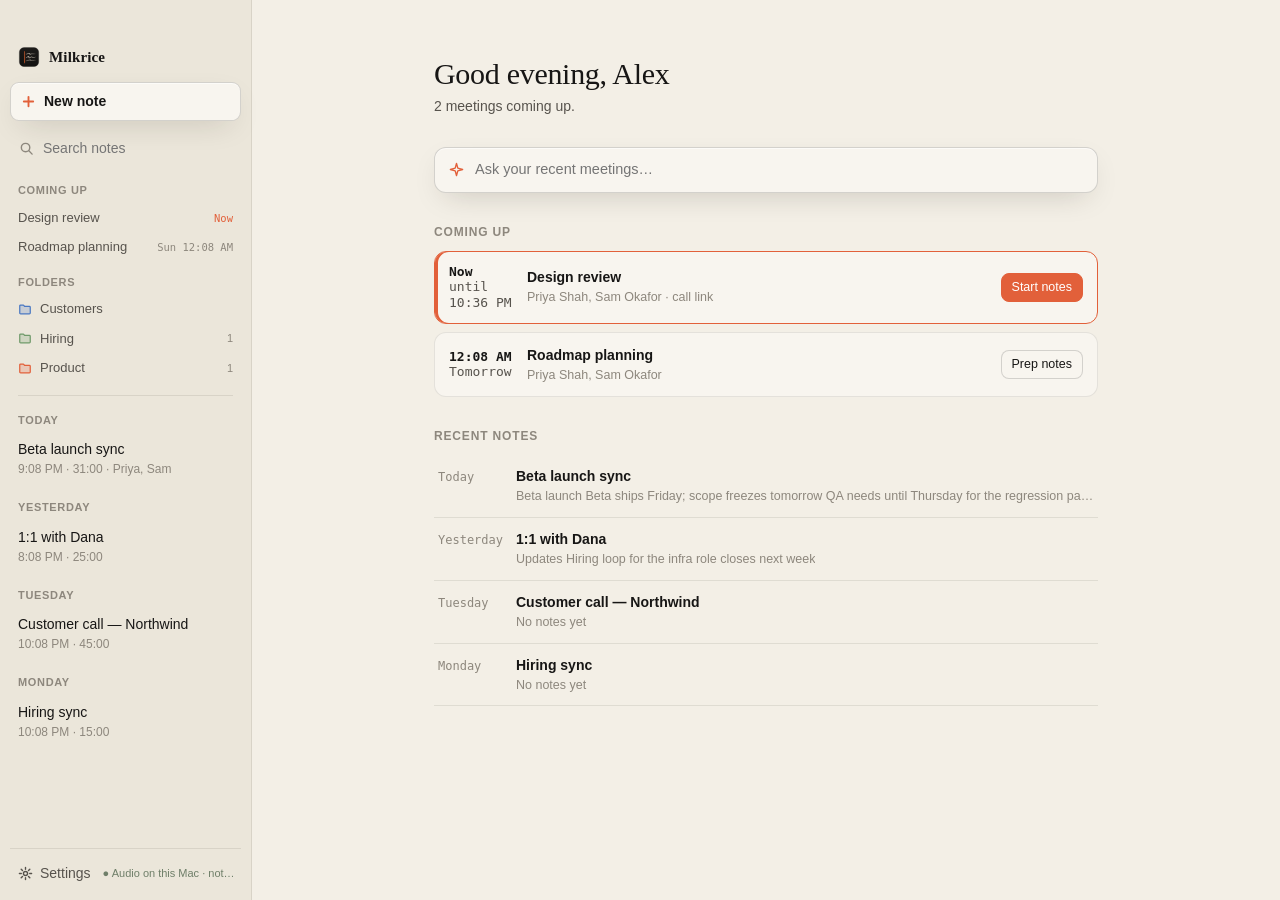
==== commit b25f49d8: "Rename Margin to Milkrice in code, config and UI Crates margin-core/margin-cli become milkrice-core/" ====
--- a/ui/index.html
+++ b/ui/index.html
@@ -3,7 +3,7 @@
 <head>
   <meta charset="utf-8" />
   <meta name="viewport" content="width=device-width, initial-scale=1" />
-  <title>Margin</title>
+  <title>Milkrice</title>
   <link rel="stylesheet" href="styles.css" />
 </head>
 <body>
@@ -12,7 +12,7 @@
       <div class="drag titlebar" data-tauri-drag-region></div>
       <div class="brand" data-tauri-drag-region>
         <img src="img/icon.png" alt="" class="brand-icon" />
-        <span>Margin</span>
+        <span>Milkrice</span>
       </div>
       <button class="new-note" id="newNote" title="New note (⌘N)">
         <svg viewBox="0 0 16 16" aria-hidden="true"><path d="M8 3v10M3 8h10" /></svg>
--- a/ui/styles.css
+++ b/ui/styles.css
@@ -1,4 +1,4 @@
-/* Margin — paper, ink and one ember line. */
+/* Milkrice — paper, ink and one ember line. */
 :root {
   --paper: #f3efe6;
   --paper-2: #ebe6da;
@@ -43,6 +43,12 @@
 html, body { margin: 0; height: 100%; background: var(--paper); color: var(--ink); font: 14px/1.5 var(--sans); -webkit-font-smoothing: antialiased; }
 body { overflow: hidden; user-select: none; -webkit-user-select: none; }
 input, textarea, [contenteditable] { user-select: text; -webkit-user-select: text; }
+/* Everything you read on a note page can be selected and copied; controls stay unselectable. */
+.page { user-select: text; -webkit-user-select: text; }
+.page button, .page .tabs, .page .chip, .page .meta, .page .note-actions, .page .speakers, .page .fmt, .page .hint, .line .who, .line .ts { user-select: none; -webkit-user-select: none; }
+.ctx-menu { min-width: 190px; }
+.ctx-menu hr { border: 0; border-top: 1px solid var(--line); margin: 4px 0; }
+.ctx-menu .kbd { float: right; color: var(--mute); font-size: 12px; margin-left: 18px; }
 button { font: inherit; color: inherit; cursor: default; }
 svg { width: 15px; height: 15px; fill: none; stroke: currentColor; stroke-width: 1.5; stroke-linecap: round; stroke-linejoin: round; flex: none; }
 ::selection { background: var(--ember-soft); }
@@ -475,3 +481,4 @@
 .menu-pop .swatches { display: flex; gap: 6px; padding: 6px 8px 8px; border-bottom: 1px solid var(--line); margin-bottom: 4px; }
 .menu-pop .sw { width: 16px; height: 16px; padding: 0; border: 0; border-radius: 50%; background: var(--fc); cursor: pointer; }
 .menu-pop .sw.on { box-shadow: 0 0 0 2px var(--card), 0 0 0 3.5px var(--fc); }
+.page ::selection { background: color-mix(in srgb, var(--ember) 32%, transparent); }
